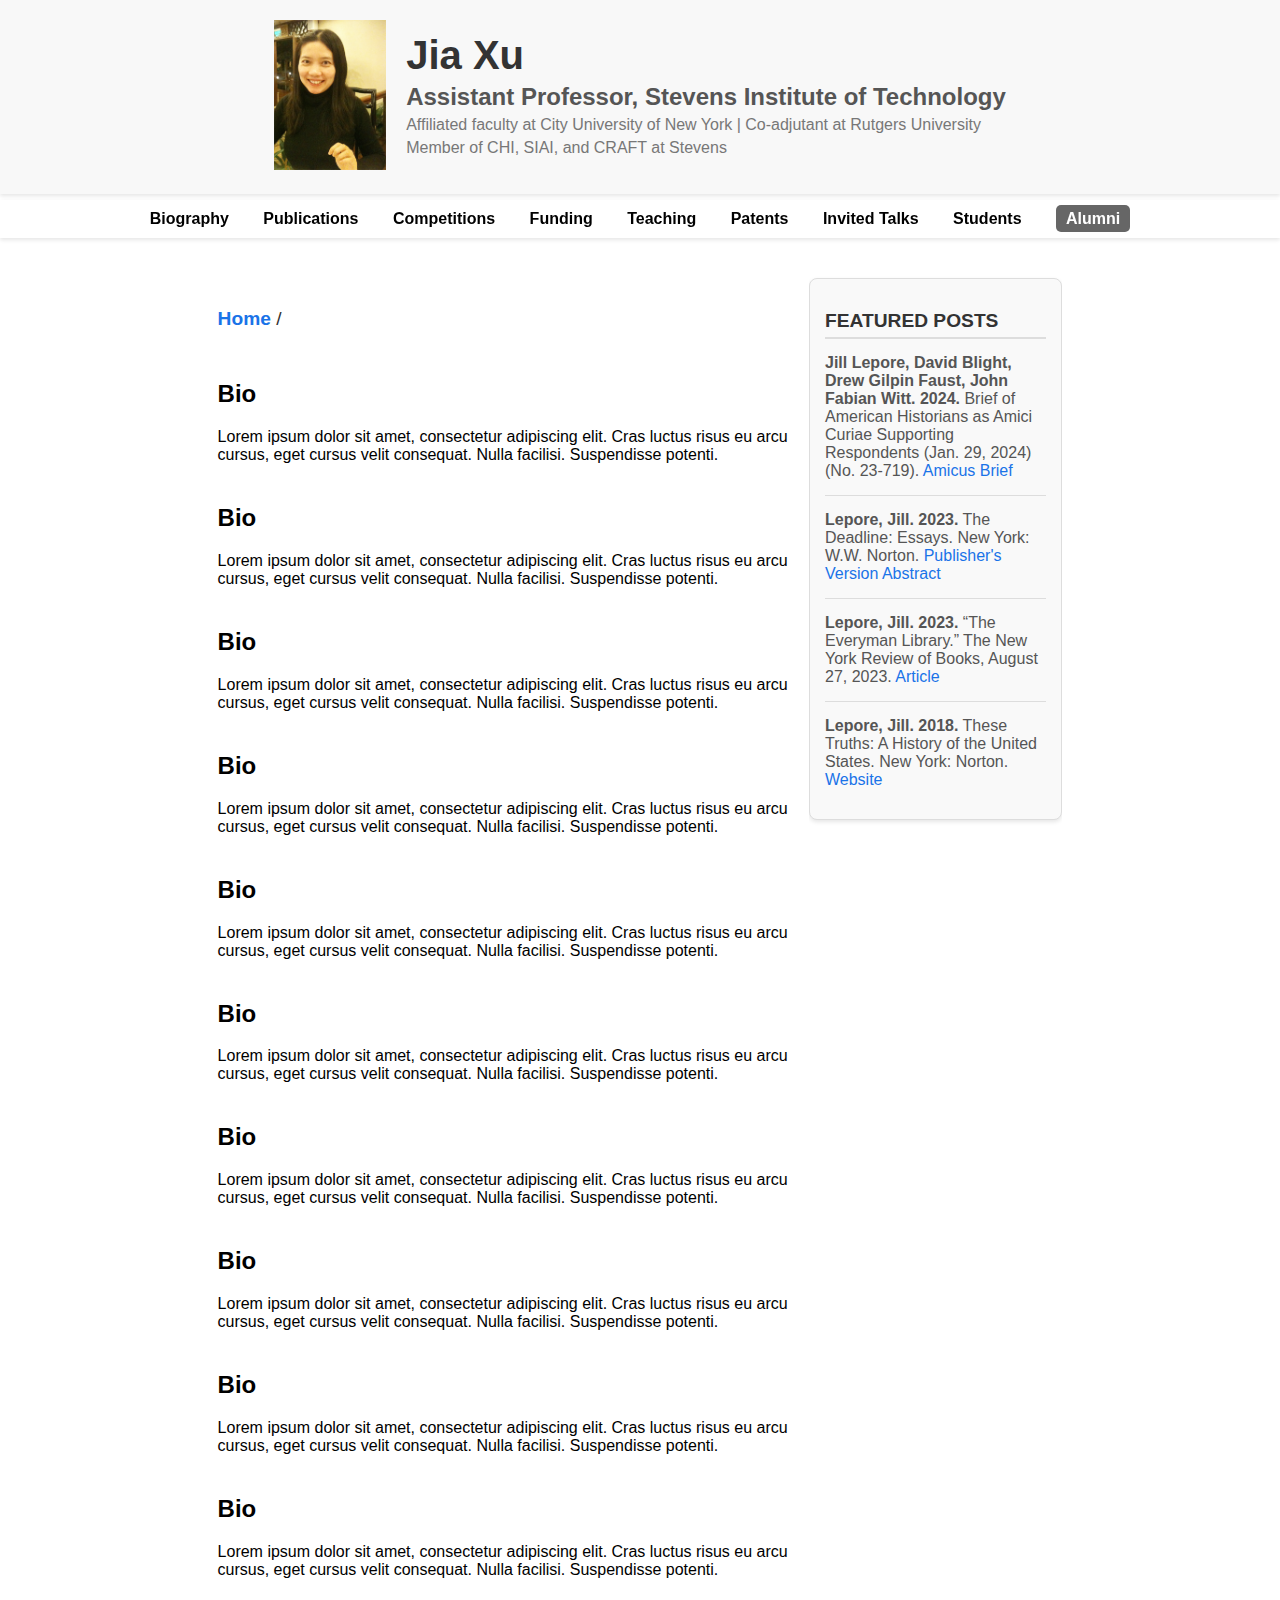
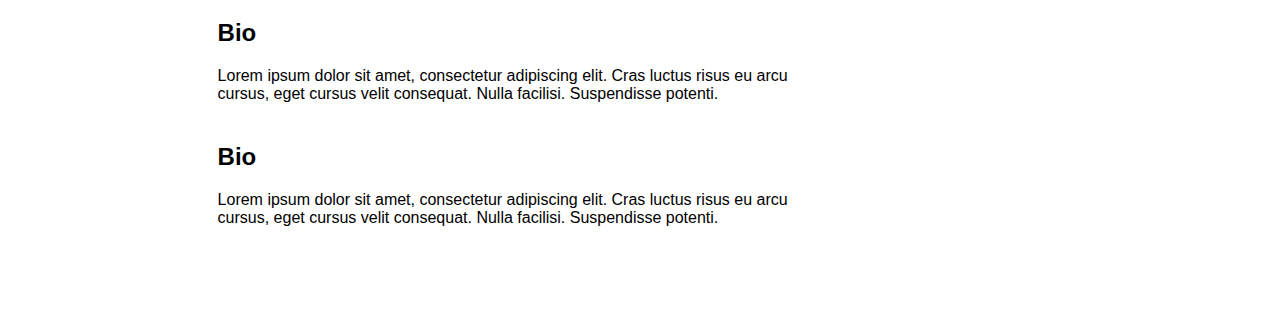
==== alumni.html @ bad91729 "initial commit" ====
<!DOCTYPE html>
<html lang="en">
<head>
    <meta charset="UTF-8">
    <meta name="viewport" content="width=device-width, initial-scale=1.0">
    <title>Alumni</title>
    <link rel="stylesheet" href="styles.css">
</head>
<body>
    <iframe src="header.html" style="width: 100%; border: none;"></iframe>

    <nav>
        <ul>
            <li><a href="biography.html">Biography</a></li>
            <li><a href="publications.html">Publications</a></li>
            <li><a href="competitions.html">Competitions</a></li>
            <li><a href="funding.html">Funding</a></li>
            <li><a href="teaching.html">Teaching</a></li>
            <li><a href="patents.html">Patents</a></li>
            <li><a href="invited_talks.html">Invited Talks</a></li>
            <li><a href="students.html">Students</a></li>
            <li><a href="alumni.html" class="active">Alumni</a></li>
        </ul>
    </nav>

    <main>
        <div class="content-container">
            <section id="alumni_info">
                <div class="breadcrumb">
                    <a href="index.html" class="home-link">Home</a> /
                </div>
                
                <section id="bio">
                    <h2>Bio</h2>
                    <p>Lorem ipsum dolor sit amet, consectetur adipiscing elit. Cras luctus risus eu arcu cursus, eget cursus velit consequat. Nulla facilisi. Suspendisse potenti.</p>
                </section>
                <section id="bio">
                    <h2>Bio</h2>
                    <p>Lorem ipsum dolor sit amet, consectetur adipiscing elit. Cras luctus risus eu arcu cursus, eget cursus velit consequat. Nulla facilisi. Suspendisse potenti.</p>
                </section>
                <section id="bio">
                    <h2>Bio</h2>
                    <p>Lorem ipsum dolor sit amet, consectetur adipiscing elit. Cras luctus risus eu arcu cursus, eget cursus velit consequat. Nulla facilisi. Suspendisse potenti.</p>
                </section>
                <section id="bio">
                    <h2>Bio</h2>
                    <p>Lorem ipsum dolor sit amet, consectetur adipiscing elit. Cras luctus risus eu arcu cursus, eget cursus velit consequat. Nulla facilisi. Suspendisse potenti.</p>
                </section>
                <section id="bio">
                    <h2>Bio</h2>
                    <p>Lorem ipsum dolor sit amet, consectetur adipiscing elit. Cras luctus risus eu arcu cursus, eget cursus velit consequat. Nulla facilisi. Suspendisse potenti.</p>
                </section>
                <section id="bio">
                    <h2>Bio</h2>
                    <p>Lorem ipsum dolor sit amet, consectetur adipiscing elit. Cras luctus risus eu arcu cursus, eget cursus velit consequat. Nulla facilisi. Suspendisse potenti.</p>
                </section>
                <section id="bio">
                    <h2>Bio</h2>
                    <p>Lorem ipsum dolor sit amet, consectetur adipiscing elit. Cras luctus risus eu arcu cursus, eget cursus velit consequat. Nulla facilisi. Suspendisse potenti.</p>
                </section>
                <section id="bio">
                    <h2>Bio</h2>
                    <p>Lorem ipsum dolor sit amet, consectetur adipiscing elit. Cras luctus risus eu arcu cursus, eget cursus velit consequat. Nulla facilisi. Suspendisse potenti.</p>
                </section>
                <section id="bio">
                    <h2>Bio</h2>
                    <p>Lorem ipsum dolor sit amet, consectetur adipiscing elit. Cras luctus risus eu arcu cursus, eget cursus velit consequat. Nulla facilisi. Suspendisse potenti.</p>
                </section>
                <section id="bio">
                    <h2>Bio</h2>
                    <p>Lorem ipsum dolor sit amet, consectetur adipiscing elit. Cras luctus risus eu arcu cursus, eget cursus velit consequat. Nulla facilisi. Suspendisse potenti.</p>
                </section>
                <section id="bio">
                    <h2>Bio</h2>
                    <p>Lorem ipsum dolor sit amet, consectetur adipiscing elit. Cras luctus risus eu arcu cursus, eget cursus velit consequat. Nulla facilisi. Suspendisse potenti.</p>
                </section>
                <section id="bio">
                    <h2>Bio</h2>
                    <p>Lorem ipsum dolor sit amet, consectetur adipiscing elit. Cras luctus risus eu arcu cursus, eget cursus velit consequat. Nulla facilisi. Suspendisse potenti.</p>
                </section>
            </section>
            <aside class="featured-container">
                <iframe src="featured_posts.html" style="width: 100%; border: none; height: 100%;"></iframe>
            </aside>
        </div>
    </main>
</body>
</html>
---- styles.css ----
body {
    font-family: Arial, sans-serif;
    margin: 0;
    padding: 0;
    background-color: #ffffff;
    color: #000000;
}

iframe {
    display: block;
    width: 100%;
    height: 200px; /* Adjust height as needed */
    border: none;
}

header {
    background-color: #f8f8f8;
    padding: 20px;
    text-align: center;
    box-shadow: 0 2px 4px rgba(0,0,0,0.1);
    display: flex;
    align-items: center;
    justify-content: center;
}

.header-content {
    display: flex;
    align-items: center;
}

.header-content img.logo {
    height: 150px; /* Increased size */
    margin-right: 20px;
}

.text-content {
    text-align: left;
}

.header-content h1 {
    margin: 0;
    font-size: 2.5em; /* Big font for name */
    color: #333333; /* Slightly grey */
}

.header-content h2 {
    margin: 5px 0;
    font-size: 1.5em; /* Smaller font for second line */
    color: #555555; /* Slightly grey */
}

.header-content p {
    margin: 5px 0;
    font-size: 1em; /* Regular font size */
    color: #777777; /* Slightly grey */
}

.breadcrumb {
    padding: 10px 0;
    font-size: 1.2em;
    color: #333333;
}

.breadcrumb a.home-link {
    color: #1a73e8;
    text-decoration: none;
    font-weight: bold;
}

.breadcrumb a.home-link:hover {
    text-decoration: underline;
}

.home-link {
    text-decoration: none;
    color: inherit;
}

.home-link:hover {
    text-decoration: none;
    color: inherit;
}

nav ul li a {
    text-decoration: none;
    color: #000000;
    font-weight: bold;
}

nav ul li a.active {
    background-color: #666666;
    color: #ffffff;
    padding: 5px 10px;
    border-radius: 5px;
}

nav ul li a:hover {
    background-color: #cccccc; /* Highlight color */
    color: #000000; /* Text color on hover */
    padding: 5px 5px;
    border-radius: 5px;
}

nav {
    position: sticky;
    top: 0;
    width: 100%;
    background-color: #ffffff;
    box-shadow: 0 2px 4px rgba(0,0,0,0.1);
    z-index: 1000;
}

nav ul {
    list-style: none;
    margin: 0;
    padding: 10px 0;
    text-align: center;
}

nav ul li {
    display: inline;
    margin: 0 15px;
}

main {
    padding: 20px 17%;
}

section {
    margin: 40px 0;
}

/* Styles for news and announcements */
#news, #announcements {
    margin-top: 40px;
}

.news-item, .announcement-item {
    display: flex;
    justify-content: space-between;
    padding: 10px;
    background-color: #f8f8f8;
    border-radius: 5px;
    margin-bottom: 10px;
}

#news h2, #announcements h2 {
    text-transform: uppercase;
    color: #333;
}

#about {
    margin-top: 40px;
    font-size: 1.1em;
    color: #555;
}



/* Two-column layout */
.content-container {
    display: flex;
    flex-direction: row;
    justify-content: space-between;
}

.content-container > section {
    flex: 1;
    padding-right: 20px;
}

.featured-container {
    width: 30%; /* Default width */
    /* min-height: 600px; */
}

.featured-posts {
    border: 1px solid #ddd;
    padding: 15px;
    background-color: #f9f9f9;
    border-radius: 8px;
    margin-top: 20px;
    box-shadow: 0 2px 4px rgba(0,0,0,0.1);
}

.featured-posts h2 {
    text-transform: uppercase;
    font-size: 1.2em;
    color: #333;
    margin-bottom: 15px;
    border-bottom: 2px solid #ddd;
    padding-bottom: 5px;
}

.featured-posts .post {
    margin-bottom: 15px;
}

.featured-posts .post p {
    margin: 0;
    font-size: 1em;
    color: #555;
}

.featured-posts .post a {
    color: #1a73e8;
    text-decoration: none;
}

.featured-posts .post a:hover {
    text-decoration: underline;
}

.featured-posts hr {
    border: 0;
    border-top: 1px solid #ddd;
    margin: 15px 0;
}
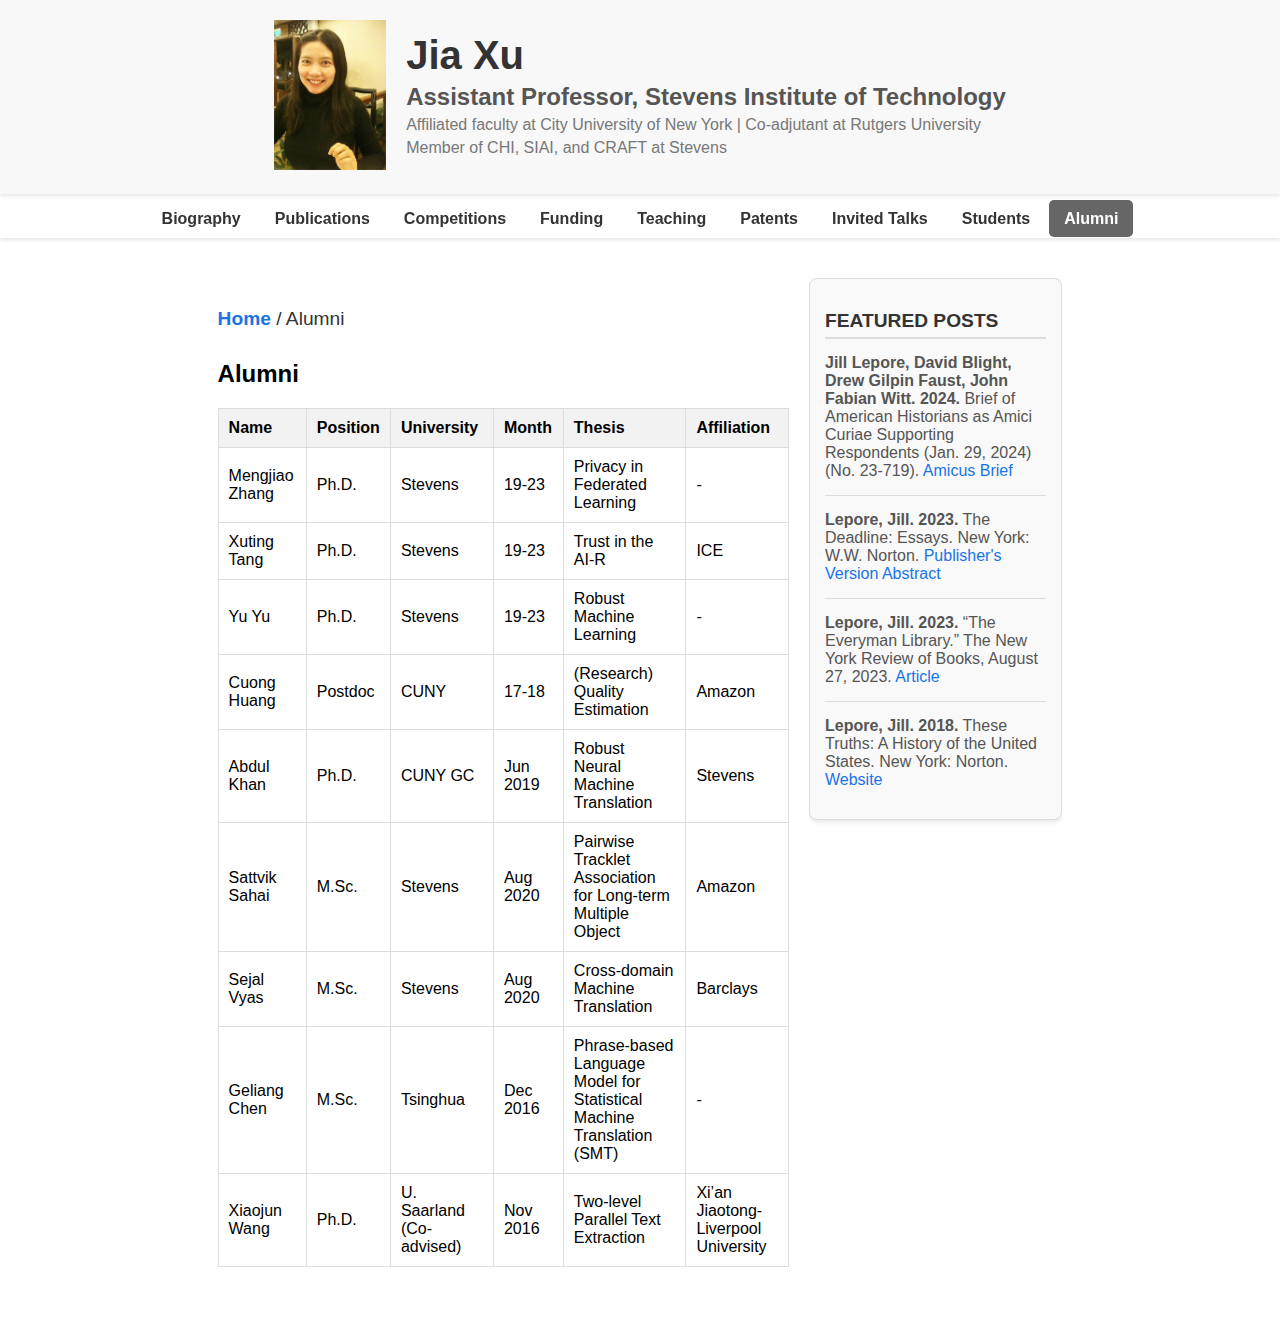
==== commit 33525854: "commit 2" ====
--- a/alumni.html
+++ b/alumni.html
@@ -1,4 +1,3 @@
-
 <!DOCTYPE html>
 <html lang="en">
 <head>
@@ -9,7 +8,6 @@
 </head>
 <body>
     <iframe src="header.html" style="width: 100%; border: none;"></iframe>
-
     <nav>
         <ul>
             <li><a href="biography.html">Biography</a></li>
@@ -23,62 +21,99 @@
             <li><a href="alumni.html" class="active">Alumni</a></li>
         </ul>
     </nav>
-
     <main>
         <div class="content-container">
             <section id="alumni_info">
                 <div class="breadcrumb">
-                    <a href="index.html" class="home-link">Home</a> /
+                    <a href="index.html" class="home-link">Home</a> / Alumni
                 </div>
-                
-                <section id="bio">
-                    <h2>Bio</h2>
-                    <p>Lorem ipsum dolor sit amet, consectetur adipiscing elit. Cras luctus risus eu arcu cursus, eget cursus velit consequat. Nulla facilisi. Suspendisse potenti.</p>
-                </section>
-                <section id="bio">
-                    <h2>Bio</h2>
-                    <p>Lorem ipsum dolor sit amet, consectetur adipiscing elit. Cras luctus risus eu arcu cursus, eget cursus velit consequat. Nulla facilisi. Suspendisse potenti.</p>
-                </section>
-                <section id="bio">
-                    <h2>Bio</h2>
-                    <p>Lorem ipsum dolor sit amet, consectetur adipiscing elit. Cras luctus risus eu arcu cursus, eget cursus velit consequat. Nulla facilisi. Suspendisse potenti.</p>
-                </section>
-                <section id="bio">
-                    <h2>Bio</h2>
-                    <p>Lorem ipsum dolor sit amet, consectetur adipiscing elit. Cras luctus risus eu arcu cursus, eget cursus velit consequat. Nulla facilisi. Suspendisse potenti.</p>
-                </section>
-                <section id="bio">
-                    <h2>Bio</h2>
-                    <p>Lorem ipsum dolor sit amet, consectetur adipiscing elit. Cras luctus risus eu arcu cursus, eget cursus velit consequat. Nulla facilisi. Suspendisse potenti.</p>
-                </section>
-                <section id="bio">
-                    <h2>Bio</h2>
-                    <p>Lorem ipsum dolor sit amet, consectetur adipiscing elit. Cras luctus risus eu arcu cursus, eget cursus velit consequat. Nulla facilisi. Suspendisse potenti.</p>
-                </section>
-                <section id="bio">
-                    <h2>Bio</h2>
-                    <p>Lorem ipsum dolor sit amet, consectetur adipiscing elit. Cras luctus risus eu arcu cursus, eget cursus velit consequat. Nulla facilisi. Suspendisse potenti.</p>
-                </section>
-                <section id="bio">
-                    <h2>Bio</h2>
-                    <p>Lorem ipsum dolor sit amet, consectetur adipiscing elit. Cras luctus risus eu arcu cursus, eget cursus velit consequat. Nulla facilisi. Suspendisse potenti.</p>
-                </section>
-                <section id="bio">
-                    <h2>Bio</h2>
-                    <p>Lorem ipsum dolor sit amet, consectetur adipiscing elit. Cras luctus risus eu arcu cursus, eget cursus velit consequat. Nulla facilisi. Suspendisse potenti.</p>
-                </section>
-                <section id="bio">
-                    <h2>Bio</h2>
-                    <p>Lorem ipsum dolor sit amet, consectetur adipiscing elit. Cras luctus risus eu arcu cursus, eget cursus velit consequat. Nulla facilisi. Suspendisse potenti.</p>
-                </section>
-                <section id="bio">
-                    <h2>Bio</h2>
-                    <p>Lorem ipsum dolor sit amet, consectetur adipiscing elit. Cras luctus risus eu arcu cursus, eget cursus velit consequat. Nulla facilisi. Suspendisse potenti.</p>
-                </section>
-                <section id="bio">
-                    <h2>Bio</h2>
-                    <p>Lorem ipsum dolor sit amet, consectetur adipiscing elit. Cras luctus risus eu arcu cursus, eget cursus velit consequat. Nulla facilisi. Suspendisse potenti.</p>
-                </section>
+                <h2>Alumni</h2>
+                <table class="alumni-table">
+                    <thead>
+                        <tr>
+                            <th>Name</th>
+                            <th>Position</th>
+                            <th>University</th>
+                            <th>Month</th>
+                            <th>Thesis</th>
+                            <th>Affiliation</th>
+                        </tr>
+                    </thead>
+                    <tbody>
+                        <tr>
+                            <td>Mengjiao Zhang</td>
+                            <td>Ph.D.</td>
+                            <td>Stevens</td>
+                            <td>19-23</td>
+                            <td>Privacy in Federated Learning</td>
+                            <td>-</td>
+                        </tr>
+                        <tr>
+                            <td>Xuting Tang</td>
+                            <td>Ph.D.</td>
+                            <td>Stevens</td>
+                            <td>19-23</td>
+                            <td>Trust in the AI-R</td>
+                            <td>ICE</td>
+                        </tr>
+                        <tr>
+                            <td>Yu Yu</td>
+                            <td>Ph.D.</td>
+                            <td>Stevens</td>
+                            <td>19-23</td>
+                            <td>Robust Machine Learning</td>
+                            <td>-</td>
+                        </tr>
+                        <tr>
+                            <td>Cuong Huang</td>
+                            <td>Postdoc</td>
+                            <td>CUNY</td>
+                            <td>17-18</td>
+                            <td>(Research) Quality Estimation</td>
+                            <td>Amazon</td>
+                        </tr>
+                        <tr>
+                            <td>Abdul Khan</td>
+                            <td>Ph.D.</td>
+                            <td>CUNY GC</td>
+                            <td>Jun 2019</td>
+                            <td>Robust Neural Machine Translation</td>
+                            <td>Stevens</td>
+                        </tr>
+                        <tr>
+                            <td>Sattvik Sahai</td>
+                            <td>M.Sc.</td>
+                            <td>Stevens</td>
+                            <td>Aug 2020</td>
+                            <td>Pairwise Tracklet Association for Long-term Multiple Object</td>
+                            <td>Amazon</td>
+                        </tr>
+                        <tr>
+                            <td>Sejal Vyas</td>
+                            <td>M.Sc.</td>
+                            <td>Stevens</td>
+                            <td>Aug 2020</td>
+                            <td>Cross-domain Machine Translation</td>
+                            <td>Barclays</td>
+                        </tr>
+                        <tr>
+                            <td>Geliang Chen</td>
+                            <td>M.Sc.</td>
+                            <td>Tsinghua</td>
+                            <td>Dec 2016</td>
+                            <td>Phrase-based Language Model for Statistical Machine Translation (SMT)</td>
+                            <td>-</td>
+                        </tr>
+                        <tr>
+                            <td>Xiaojun Wang</td>
+                            <td>Ph.D.</td>
+                            <td>U. Saarland (Co-advised)</td>
+                            <td>Nov 2016</td>
+                            <td>Two-level Parallel Text Extraction</td>
+                            <td>Xi’an Jiaotong-Liverpool University</td>
+                        </tr>
+                    </tbody>
+                </table>
             </section>
             <aside class="featured-container">
                 <iframe src="featured_posts.html" style="width: 100%; border: none; height: 100%;"></iframe>
--- a/styles.css
+++ b/styles.css
@@ -81,45 +81,48 @@
     color: inherit;
 }
 
+/* Navigation bar styling */
+nav {
+    position: sticky;
+    top: 0;
+    width: 100%;
+    background-color: #ffffff;
+    box-shadow: 0 2px 4px rgba(0, 0, 0, 0.1);
+    z-index: 1000;
+    padding: 10px 0;
+}
+
+nav ul {
+    list-style: none;
+    margin: 0;
+    padding: 0;
+    display: flex;
+    justify-content: center;
+    align-items: center;
+    flex-wrap: wrap; /* Ensure items wrap on smaller screens */
+}
+
+nav ul li {
+    margin: 0 2px; /* Closer spacing */
+}
+
 nav ul li a {
     text-decoration: none;
-    color: #000000;
-    font-weight: bold;
+    color: #333333;
+    font-weight: bold;
+    padding: 10px 15px;
+    border-radius: 5px;
+    transition: background-color 0.3s ease, color 0.3s ease;
 }
 
 nav ul li a.active {
     background-color: #666666;
     color: #ffffff;
-    padding: 5px 10px;
-    border-radius: 5px;
 }
 
 nav ul li a:hover {
     background-color: #cccccc; /* Highlight color */
     color: #000000; /* Text color on hover */
-    padding: 5px 5px;
-    border-radius: 5px;
-}
-
-nav {
-    position: sticky;
-    top: 0;
-    width: 100%;
-    background-color: #ffffff;
-    box-shadow: 0 2px 4px rgba(0,0,0,0.1);
-    z-index: 1000;
-}
-
-nav ul {
-    list-style: none;
-    margin: 0;
-    padding: 10px 0;
-    text-align: center;
-}
-
-nav ul li {
-    display: inline;
-    margin: 0 15px;
 }
 
 main {
@@ -216,3 +219,201 @@
     border-top: 1px solid #ddd;
     margin: 15px 0;
 }
+
+
+/* Publications list styling */
+.publications-list {
+    list-style: none;
+    padding: 0;
+}
+
+.publications-list li {
+    margin-bottom: 20px;
+}
+
+.publications-list li a {
+    color: #d68b45;
+    font-weight: bold;
+    text-decoration: none;
+    font-size: 1.2em;
+}
+
+.publications-list li a:hover {
+    text-decoration: underline;
+}
+
+.publications-list p {
+    margin: 5px 0;
+    color: #555;
+}
+
+/* Competitions table styling */
+.competitions-table {
+    width: 100%;
+    border-collapse: collapse;
+    margin-top: 20px;
+}
+
+.competitions-table th,
+.competitions-table td {
+    border: 1px solid #ddd;
+    padding: 10px;
+    text-align: left;
+}
+
+.competitions-table th {
+    background-color: #f2f2f2;
+    font-weight: bold;
+}
+
+.competitions-table td a {
+    color: #d68b45;
+    font-weight: bold;
+    text-decoration: none;
+}
+
+.competitions-table td a:hover {
+    text-decoration: underline;
+}
+
+/* Funding table styling */
+.funding-table {
+    width: 100%;
+    border-collapse: collapse;
+    margin-top: 20px;
+}
+
+.funding-table th,
+.funding-table td {
+    border: 1px solid #ddd;
+    padding: 10px;
+    text-align: left;
+}
+
+.funding-table th {
+    background-color: #f2f2f2;
+    font-weight: bold;
+}
+
+.funding-table td a {
+    color: #d68b45;
+    font-weight: bold;
+    text-decoration: none;
+}
+
+.funding-table td a:hover {
+    text-decoration: underline;
+}
+
+/* Courses list styling */
+.courses-list {
+    list-style: none;
+    padding: 0;
+}
+
+.courses-list li {
+    margin-bottom: 20px;
+}
+
+.courses-list li a {
+    color: #d68b45;
+    font-weight: bold;
+    text-decoration: none;
+    font-size: 1.2em;
+}
+
+.courses-list li a:hover {
+    text-decoration: underline;
+}
+
+.courses-list p {
+    margin: 5px 0;
+    color: #555;
+}
+
+
+/* Patents list styling */
+.patents-list {
+    list-style: none;
+    padding: 0;
+}
+
+.patents-list li {
+    margin-bottom: 20px;
+}
+
+.patents-list li a {
+    color: #d68b45;
+    font-weight: bold;
+    text-decoration: none;
+    font-size: 1.2em;
+}
+
+.patents-list li a:hover {
+    text-decoration: underline;
+}
+
+.patents-list p {
+    margin: 5px 0;
+    color: #555;
+}
+
+
+/* Invited talks table styling */
+.invited-talks-table {
+    width: 100%;
+    border-collapse: collapse;
+    margin-top: 20px;
+}
+
+.invited-talks-table th,
+.invited-talks-table td {
+    border: 1px solid #ddd;
+    padding: 10px;
+    text-align: left;
+}
+
+.invited-talks-table th {
+    background-color: #f2f2f2;
+    font-weight: bold;
+}
+
+
+/* Students table styling */
+.students-table {
+    width: 100%;
+    border-collapse: collapse;
+    margin-top: 20px;
+}
+
+.students-table th,
+.students-table td {
+    border: 1px solid #ddd;
+    padding: 10px;
+    text-align: left;
+}
+
+.students-table th {
+    background-color: #f2f2f2;
+    font-weight: bold;
+}
+
+
+/* Alumni table styling */
+.alumni-table {
+    width: 100%;
+    border-collapse: collapse;
+    margin-top: 20px;
+}
+
+.alumni-table th,
+.alumni-table td {
+    border: 1px solid #ddd;
+    padding: 10px;
+    text-align: left;
+}
+
+.alumni-table th {
+    background-color: #f2f2f2;
+    font-weight: bold;
+}
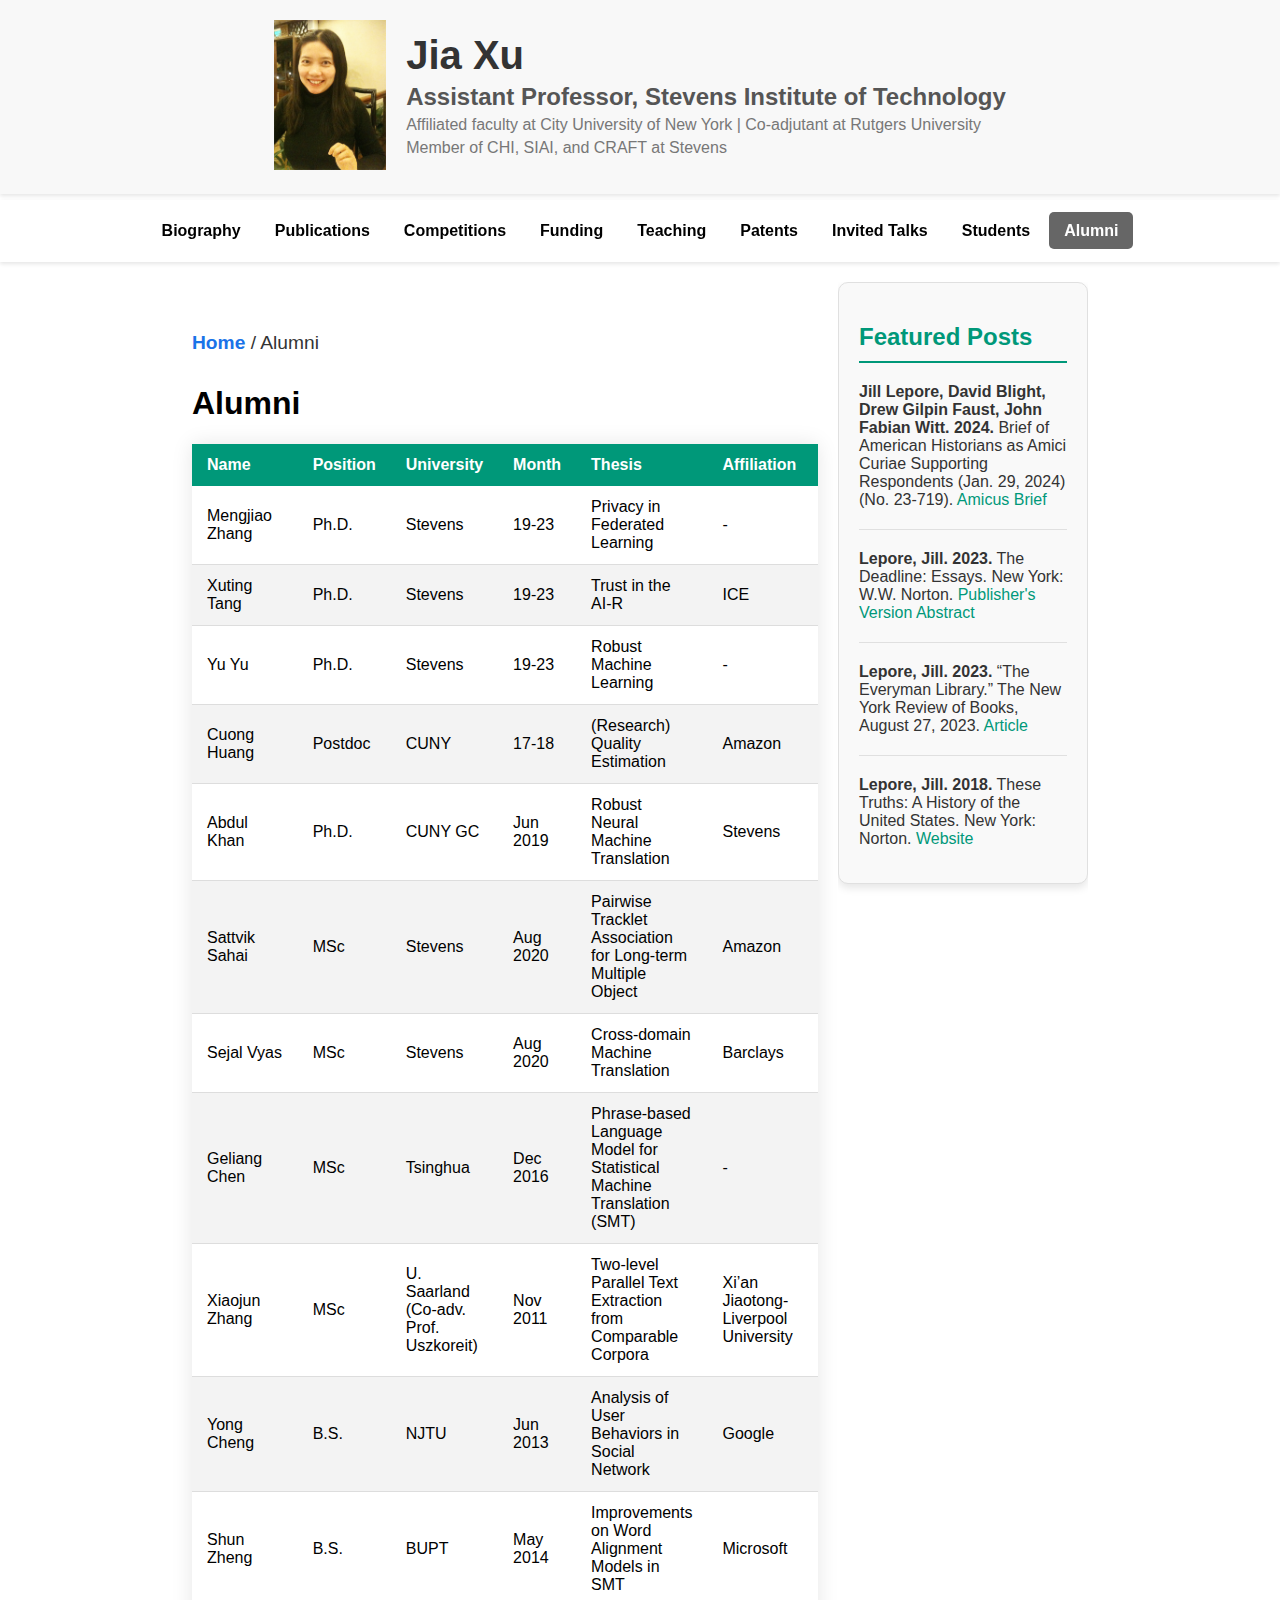
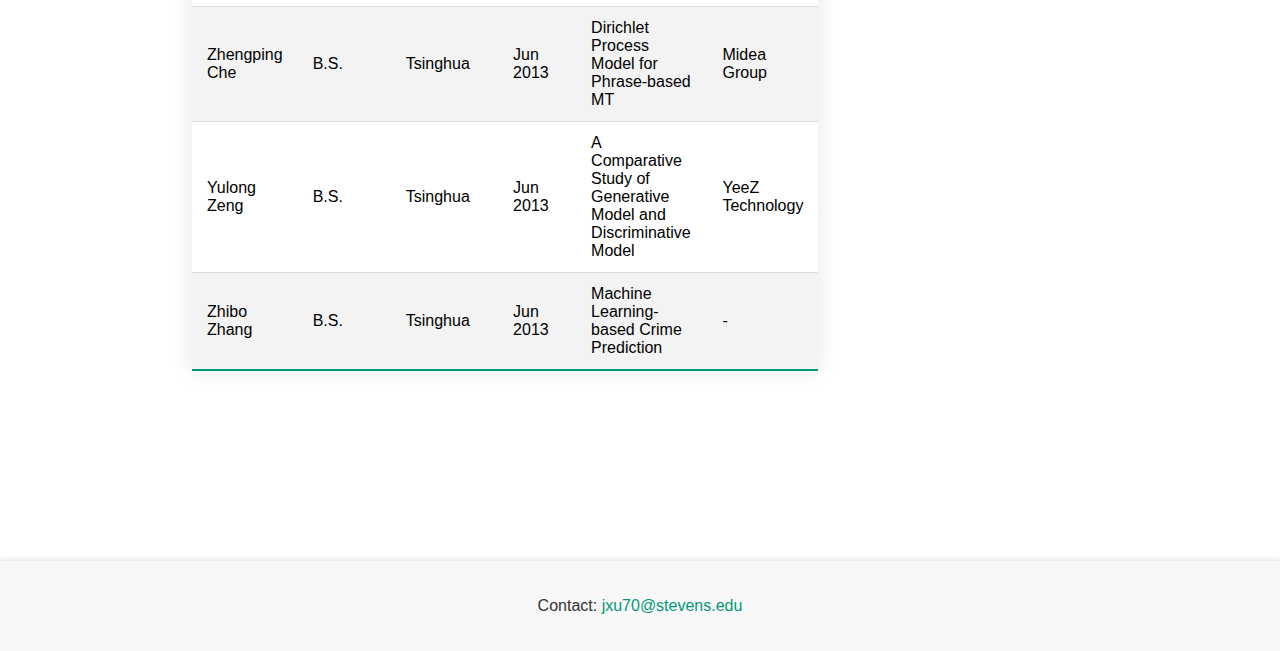
==== commit 3f737c63: "done" ====
--- a/alumni.html
+++ b/alumni.html
@@ -1,13 +1,16 @@
 <!DOCTYPE html>
 <html lang="en">
+
 <head>
     <meta charset="UTF-8">
     <meta name="viewport" content="width=device-width, initial-scale=1.0">
+    <link rel="stylesheet" href="styles.css">
     <title>Alumni</title>
-    <link rel="stylesheet" href="styles.css">
 </head>
+
 <body>
-    <iframe src="header.html" style="width: 100%; border: none;"></iframe>
+    <iframe src="header.html" style="width: 100%; border: none; height: 200px;"></iframe>
+
     <nav>
         <ul>
             <li><a href="biography.html">Biography</a></li>
@@ -21,104 +24,149 @@
             <li><a href="alumni.html" class="active">Alumni</a></li>
         </ul>
     </nav>
+
     <main>
         <div class="content-container">
             <section id="alumni_info">
                 <div class="breadcrumb">
                     <a href="index.html" class="home-link">Home</a> / Alumni
                 </div>
-                <h2>Alumni</h2>
-                <table class="alumni-table">
-                    <thead>
-                        <tr>
-                            <th>Name</th>
-                            <th>Position</th>
-                            <th>University</th>
-                            <th>Month</th>
-                            <th>Thesis</th>
-                            <th>Affiliation</th>
-                        </tr>
-                    </thead>
-                    <tbody>
-                        <tr>
-                            <td>Mengjiao Zhang</td>
-                            <td>Ph.D.</td>
-                            <td>Stevens</td>
-                            <td>19-23</td>
-                            <td>Privacy in Federated Learning</td>
-                            <td>-</td>
-                        </tr>
-                        <tr>
-                            <td>Xuting Tang</td>
-                            <td>Ph.D.</td>
-                            <td>Stevens</td>
-                            <td>19-23</td>
-                            <td>Trust in the AI-R</td>
-                            <td>ICE</td>
-                        </tr>
-                        <tr>
-                            <td>Yu Yu</td>
-                            <td>Ph.D.</td>
-                            <td>Stevens</td>
-                            <td>19-23</td>
-                            <td>Robust Machine Learning</td>
-                            <td>-</td>
-                        </tr>
-                        <tr>
-                            <td>Cuong Huang</td>
-                            <td>Postdoc</td>
-                            <td>CUNY</td>
-                            <td>17-18</td>
-                            <td>(Research) Quality Estimation</td>
-                            <td>Amazon</td>
-                        </tr>
-                        <tr>
-                            <td>Abdul Khan</td>
-                            <td>Ph.D.</td>
-                            <td>CUNY GC</td>
-                            <td>Jun 2019</td>
-                            <td>Robust Neural Machine Translation</td>
-                            <td>Stevens</td>
-                        </tr>
-                        <tr>
-                            <td>Sattvik Sahai</td>
-                            <td>M.Sc.</td>
-                            <td>Stevens</td>
-                            <td>Aug 2020</td>
-                            <td>Pairwise Tracklet Association for Long-term Multiple Object</td>
-                            <td>Amazon</td>
-                        </tr>
-                        <tr>
-                            <td>Sejal Vyas</td>
-                            <td>M.Sc.</td>
-                            <td>Stevens</td>
-                            <td>Aug 2020</td>
-                            <td>Cross-domain Machine Translation</td>
-                            <td>Barclays</td>
-                        </tr>
-                        <tr>
-                            <td>Geliang Chen</td>
-                            <td>M.Sc.</td>
-                            <td>Tsinghua</td>
-                            <td>Dec 2016</td>
-                            <td>Phrase-based Language Model for Statistical Machine Translation (SMT)</td>
-                            <td>-</td>
-                        </tr>
-                        <tr>
-                            <td>Xiaojun Wang</td>
-                            <td>Ph.D.</td>
-                            <td>U. Saarland (Co-advised)</td>
-                            <td>Nov 2016</td>
-                            <td>Two-level Parallel Text Extraction</td>
-                            <td>Xi’an Jiaotong-Liverpool University</td>
-                        </tr>
-                    </tbody>
-                </table>
+                <h1>Alumni</h1>
+                <div class="table-responsive">
+                    <table class="table">
+                        <thead>
+                            <tr>
+                                <th>Name</th>
+                                <th>Position</th>
+                                <th>University</th>
+                                <th>Month</th>
+                                <th>Thesis</th>
+                                <th>Affiliation</th>
+                            </tr>
+                        </thead>
+                        <tbody>
+                            <tr>
+                                <td>Mengjiao Zhang</td>
+                                <td>Ph.D.</td>
+                                <td>Stevens</td>
+                                <td>19-23</td>
+                                <td>Privacy in Federated Learning</td>
+                                <td>-</td>
+                            </tr>
+                            <tr>
+                                <td>Xuting Tang</td>
+                                <td>Ph.D.</td>
+                                <td>Stevens</td>
+                                <td>19-23</td>
+                                <td>Trust in the AI-R</td>
+                                <td>ICE</td>
+                            </tr>
+                            <tr>
+                                <td>Yu Yu</td>
+                                <td>Ph.D.</td>
+                                <td>Stevens</td>
+                                <td>19-23</td>
+                                <td>Robust Machine Learning</td>
+                                <td>-</td>
+                            </tr>
+                            <tr>
+                                <td>Cuong Huang</td>
+                                <td>Postdoc</td>
+                                <td>CUNY</td>
+                                <td>17-18</td>
+                                <td>(Research) Quality Estimation</td>
+                                <td>Amazon</td>
+                            </tr>
+                            <tr>
+                                <td>Abdul Khan</td>
+                                <td>Ph.D.</td>
+                                <td>CUNY GC</td>
+                                <td>Jun 2019</td>
+                                <td>Robust Neural Machine Translation</td>
+                                <td>Stevens</td>
+                            </tr>
+                            <tr>
+                                <td>Sattvik Sahai</td>
+                                <td>MSc</td>
+                                <td>Stevens</td>
+                                <td>Aug 2020</td>
+                                <td>Pairwise Tracklet Association for Long-term Multiple Object</td>
+                                <td>Amazon</td>
+                            </tr>
+                            <tr>
+                                <td>Sejal Vyas</td>
+                                <td>MSc</td>
+                                <td>Stevens</td>
+                                <td>Aug 2020</td>
+                                <td>Cross-domain Machine Translation</td>
+                                <td>Barclays</td>
+                            </tr>
+                            <tr>
+                                <td>Geliang Chen</td>
+                                <td>MSc</td>
+                                <td>Tsinghua</td>
+                                <td>Dec 2016</td>
+                                <td>Phrase-based Language Model for Statistical Machine Translation (SMT)</td>
+                                <td>-</td>
+                            </tr>
+                            <tr>
+                                <td>Xiaojun Zhang</td>
+                                <td>MSc</td>
+                                <td>U. Saarland (Co-adv. Prof. Uszkoreit)</td>
+                                <td>Nov 2011</td>
+                                <td>Two-level Parallel Text Extraction from Comparable Corpora</td>
+                                <td>Xi’an Jiaotong-Liverpool University</td>
+                            </tr>
+                            <tr>
+                                <td>Yong Cheng</td>
+                                <td>B.S.</td>
+                                <td>NJTU</td>
+                                <td>Jun 2013</td>
+                                <td>Analysis of User Behaviors in Social Network</td>
+                                <td>Google</td>
+                            </tr>
+                            <tr>
+                                <td>Shun Zheng</td>
+                                <td>B.S.</td>
+                                <td>BUPT</td>
+                                <td>May 2014</td>
+                                <td>Improvements on Word Alignment Models in SMT</td>
+                                <td>Microsoft</td>
+                            </tr>
+                            <tr>
+                                <td>Zhengping Che</td>
+                                <td>B.S.</td>
+                                <td>Tsinghua</td>
+                                <td>Jun 2013</td>
+                                <td>Dirichlet Process Model for Phrase-based MT</td>
+                                <td>Midea Group</td>
+                            </tr>
+                            <tr>
+                                <td>Yulong Zeng</td>
+                                <td>B.S.</td>
+                                <td>Tsinghua</td>
+                                <td>Jun 2013</td>
+                                <td>A Comparative Study of Generative Model and Discriminative Model</td>
+                                <td>YeeZ Technology</td>
+                            </tr>
+                            <tr>
+                                <td>Zhibo Zhang</td>
+                                <td>B.S.</td>
+                                <td>Tsinghua</td>
+                                <td>Jun 2013</td>
+                                <td>Machine Learning-based Crime Prediction</td>
+                                <td>-</td>
+                            </tr>
+                        </tbody>
+                    </table>
+                </div>
             </section>
             <aside class="featured-container">
                 <iframe src="featured_posts.html" style="width: 100%; border: none; height: 100%;"></iframe>
             </aside>
         </div>
     </main>
+    <iframe src="footer.html" style="width: 100%; border: none;"></iframe>
 </body>
+
 </html>
--- a/styles.css
+++ b/styles.css
@@ -102,36 +102,62 @@
     flex-wrap: wrap; /* Ensure items wrap on smaller screens */
 }
 
+nav ul {
+    display: flex;
+    flex-wrap: wrap;
+    justify-content: center;
+    padding: 10px 0;
+    margin: 0;
+    list-style: none;
+}
+
 nav ul li {
-    margin: 0 2px; /* Closer spacing */
+    margin: 2px 2px;
 }
 
 nav ul li a {
     text-decoration: none;
-    color: #333333;
+    color: #000000;
     font-weight: bold;
     padding: 10px 15px;
-    border-radius: 5px;
-    transition: background-color 0.3s ease, color 0.3s ease;
-}
-
-nav ul li a.active {
+}
+
+nav ul li a.active, nav ul li a:hover {
     background-color: #666666;
     color: #ffffff;
-}
-
-nav ul li a:hover {
-    background-color: #cccccc; /* Highlight color */
-    color: #000000; /* Text color on hover */
-}
+    border-radius: 5px;
+}
+
 
 main {
-    padding: 20px 17%;
+    padding: 20px 15%;
 }
 
 section {
     margin: 40px 0;
 }
+
+/* News Table Styles */
+.news-table {
+    width: 100%;
+    border-collapse: collapse;
+    margin: 20px 0;
+}
+
+.news-table td {
+    padding: 10px;
+    border-bottom: 1px solid #dddddd;
+}
+
+.news-table a {
+    color: #009879;
+    text-decoration: none;
+}
+
+.news-table a:hover {
+    text-decoration: underline;
+}
+
 
 /* Styles for news and announcements */
 #news, #announcements {
@@ -155,7 +181,7 @@
 #about {
     margin-top: 40px;
     font-size: 1.1em;
-    color: #555;
+    color: #333;
 }
 
 
@@ -172,53 +198,49 @@
     padding-right: 20px;
 }
 
-.featured-container {
-    width: 30%; /* Default width */
-    /* min-height: 600px; */
-}
-
+/* Featured Posts Styles */
 .featured-posts {
-    border: 1px solid #ddd;
-    padding: 15px;
     background-color: #f9f9f9;
-    border-radius: 8px;
-    margin-top: 20px;
-    box-shadow: 0 2px 4px rgba(0,0,0,0.1);
+    padding: 20px;
+    border: 1px solid #e0e0e0;
+    border-radius: 10px;
+    box-shadow: 0 4px 8px rgba(0, 0, 0, 0.1);
 }
 
 .featured-posts h2 {
-    text-transform: uppercase;
-    font-size: 1.2em;
+    color: #009879;
+    margin-bottom: 20px;
+    font-size: 1.5em;
+    border-bottom: 2px solid #009879;
+    padding-bottom: 10px;
+}
+
+.post {
+    margin-bottom: 15px;
+}
+
+.post p {
+    font-size: 1em;
     color: #333;
-    margin-bottom: 15px;
-    border-bottom: 2px solid #ddd;
-    padding-bottom: 5px;
-}
-
-.featured-posts .post {
-    margin-bottom: 15px;
-}
-
-.featured-posts .post p {
     margin: 0;
-    font-size: 1em;
-    color: #555;
-}
-
-.featured-posts .post a {
-    color: #1a73e8;
-    text-decoration: none;
-}
-
-.featured-posts .post a:hover {
-    text-decoration: underline;
-}
-
-.featured-posts hr {
+}
+
+.post a {
+    color: #009879;
+    text-decoration: none;
+}
+
+.post a:hover {
+    text-decoration: underline;
+}
+
+hr {
     border: 0;
-    border-top: 1px solid #ddd;
-    margin: 15px 0;
-}
+    height: 1px;
+    background: #e0e0e0;
+    margin: 20px 0;
+}
+
 
 
 /* Publications list styling */
@@ -247,63 +269,79 @@
     color: #555;
 }
 
-/* Competitions table styling */
-.competitions-table {
+/* New styles for tables */
+.table {
     width: 100%;
     border-collapse: collapse;
-    margin-top: 20px;
-}
-
-.competitions-table th,
-.competitions-table td {
-    border: 1px solid #ddd;
-    padding: 10px;
+    margin: 20px 0;
+    font-size: 1em;
+    min-width: 400px;
+    box-shadow: 0 0 20px rgba(0, 0, 0, 0.1);
+}
+
+.table thead tr {
+    background-color: #009879;
+    color: #ffffff;
     text-align: left;
 }
 
-.competitions-table th {
-    background-color: #f2f2f2;
-    font-weight: bold;
-}
-
-.competitions-table td a {
-    color: #d68b45;
-    font-weight: bold;
-    text-decoration: none;
-}
-
-.competitions-table td a:hover {
-    text-decoration: underline;
-}
-
-/* Funding table styling */
+.table th,
+.table td {
+    padding: 12px 15px;
+}
+
+.table tbody tr {
+    border-bottom: 1px solid #dddddd;
+}
+
+.table tbody tr:nth-of-type(even) {
+    background-color: #f3f3f3;
+}
+
+.table tbody tr:last-of-type {
+    border-bottom: 2px solid #009879;
+}
+
+.table tbody tr:hover {
+    background-color: #f1f1f1;
+    cursor: pointer;
+}
+
+
+/* Funding Table Styling */
 .funding-table {
     width: 100%;
     border-collapse: collapse;
-    margin-top: 20px;
-}
-
-.funding-table th,
-.funding-table td {
-    border: 1px solid #ddd;
-    padding: 10px;
+    margin: 20px 0;
+    font-size: 18px;
     text-align: left;
 }
 
-.funding-table th {
-    background-color: #f2f2f2;
-    font-weight: bold;
-}
-
-.funding-table td a {
-    color: #d68b45;
-    font-weight: bold;
-    text-decoration: none;
-}
-
-.funding-table td a:hover {
-    text-decoration: underline;
-}
+.funding-table th, .funding-table td {
+    padding: 12px 15px;
+}
+
+.funding-table thead th {
+    background-color: #009879;;
+    color: #ffffff;
+}
+
+.funding-table tbody tr {
+    border-bottom: 1px solid #dddddd;
+}
+
+.funding-table tbody tr:nth-of-type(even) {
+    background-color: #f3f3f3;
+}
+
+.funding-table tbody tr:last-of-type {
+    border-bottom: 2px solid #009879;;
+}
+
+.funding-table tbody tr:hover {
+    background-color: #f1f1f1;
+}
+
 
 /* Courses list styling */
 .courses-list {
@@ -332,88 +370,195 @@
 }
 
 
-/* Patents list styling */
-.patents-list {
+/* New styles for patents.html */
+.patent-item {
+    border: 1px solid #ccc;
+    padding: 15px;
+    margin-bottom: 10px;
+    border-radius: 5px;
+    background-color: #f9f9f9;
+}
+
+.patent-item p {
+    margin: 5px 0;
+}
+
+.patent-item button {
+    background-color: #007bff;
+    color: white;
+    border: none;
+    padding: 10px 20px;
+    border-radius: 5px;
+    cursor: pointer;
+    font-size: 1em;
+}
+
+.patent-item button:hover {
+    background-color: #0056b3;
+}
+
+
+
+/* New styles for tables */
+.table {
+    width: 100%;
+    border-collapse: collapse;
+    margin: 20px 0;
+    font-size: 1em;
+    min-width: 400px;
+    box-shadow: 0 0 20px rgba(0, 0, 0, 0.1);
+}
+
+.table thead tr {
+    background-color: #009879;
+    color: #ffffff;
+    text-align: left;
+}
+
+.table th,
+.table td {
+    padding: 12px 15px;
+}
+
+.table tbody tr {
+    border-bottom: 1px solid #dddddd;
+}
+
+.table tbody tr:nth-of-type(even) {
+    background-color: #f3f3f3;
+}
+
+.table tbody tr:last-of-type {
+    border-bottom: 2px solid #009879;
+}
+
+.table tbody tr:hover {
+    background-color: #f1f1f1;
+    cursor: pointer;
+}
+
+
+
+
+/* New styles for students.html */
+.student-photo {
+    width: 80px;
+    height: 80px;
+    border-radius: 50%;
+    object-fit: cover;
+}
+
+.table {
+    width: 100%;
+    border-collapse: collapse;
+    margin: 20px 0;
+    font-size: 1em;
+    min-width: 400px;
+    box-shadow: 0 0 20px rgba(0, 0, 0, 0.1);
+}
+
+.table thead tr {
+    background-color: #009879;
+    color: #ffffff;
+    text-align: left;
+}
+
+.table th,
+.table td {
+    padding: 12px 15px;
+}
+
+.table tbody tr {
+    border-bottom: 1px solid #dddddd;
+}
+
+.table tbody tr:nth-of-type(even) {
+    background-color: #f3f3f3;
+}
+
+.table tbody tr:last-of-type {
+    border-bottom: 2px solid #009879;
+}
+
+.table tbody tr:hover {
+    background-color: #f1f1f1;
+    cursor: pointer;
+}
+
+
+/* New styles for students.html */
+.student-photo {
+    width: 100px;
+    height: auto;
+    border-radius: 50%;
+    margin-right: 10px;
+}
+
+
+
+.current-courses ul, .past-courses ul {
     list-style: none;
     padding: 0;
 }
 
-.patents-list li {
+.current-courses li, .past-courses li {
+    margin-bottom: 15px;
+    padding: 10px;
+    border: 1px solid #ddd;
+    border-radius: 5px;
+    background-color: #f9f9f9;
+}
+
+.current-courses li a, .past-courses li a {
+    font-size: 1.2em;
+    color: #0073e6;
+    text-decoration: none;
+}
+
+.current-courses li p, .past-courses li p {
+    margin: 5px 0 0;
+    color: #555;
+}
+
+.current-courses li:hover, .past-courses li:hover {
+    background-color: #f0f0f0;
+}
+
+.breadcrumb {
     margin-bottom: 20px;
 }
 
-.patents-list li a {
-    color: #d68b45;
+.breadcrumb a {
+    color: #0073e6;
+    text-decoration: none;
     font-weight: bold;
-    text-decoration: none;
-    font-size: 1.2em;
-}
-
-.patents-list li a:hover {
-    text-decoration: underline;
-}
-
-.patents-list p {
-    margin: 5px 0;
-    color: #555;
-}
-
-
-/* Invited talks table styling */
-.invited-talks-table {
-    width: 100%;
-    border-collapse: collapse;
-    margin-top: 20px;
-}
-
-.invited-talks-table th,
-.invited-talks-table td {
-    border: 1px solid #ddd;
-    padding: 10px;
-    text-align: left;
-}
-
-.invited-talks-table th {
-    background-color: #f2f2f2;
-    font-weight: bold;
-}
-
-
-/* Students table styling */
-.students-table {
-    width: 100%;
-    border-collapse: collapse;
-    margin-top: 20px;
-}
-
-.students-table th,
-.students-table td {
-    border: 1px solid #ddd;
-    padding: 10px;
-    text-align: left;
-}
-
-.students-table th {
-    background-color: #f2f2f2;
-    font-weight: bold;
-}
-
-
-/* Alumni table styling */
-.alumni-table {
-    width: 100%;
-    border-collapse: collapse;
-    margin-top: 20px;
-}
-
-.alumni-table th,
-.alumni-table td {
-    border: 1px solid #ddd;
-    padding: 10px;
-    text-align: left;
-}
-
-.alumni-table th {
-    background-color: #f2f2f2;
-    font-weight: bold;
-}
+}
+
+.breadcrumb a:hover {
+    text-decoration: underline;
+}
+
+/* Footer styles */
+footer {
+    background-color: #f8f8f8;
+    padding: 20px 0;
+    text-align: center;
+    box-shadow: 0 -2px 4px rgba(0, 0, 0, 0.1);
+    position: fixed;
+    bottom: 0;
+    width: 100%;
+}
+
+.footer-content {
+    font-size: 1em;
+    color: #333;
+}
+
+.footer-content a {
+    color: #009879;
+    text-decoration: none;
+}
+
+.footer-content a:hover {
+    text-decoration: underline;
+}
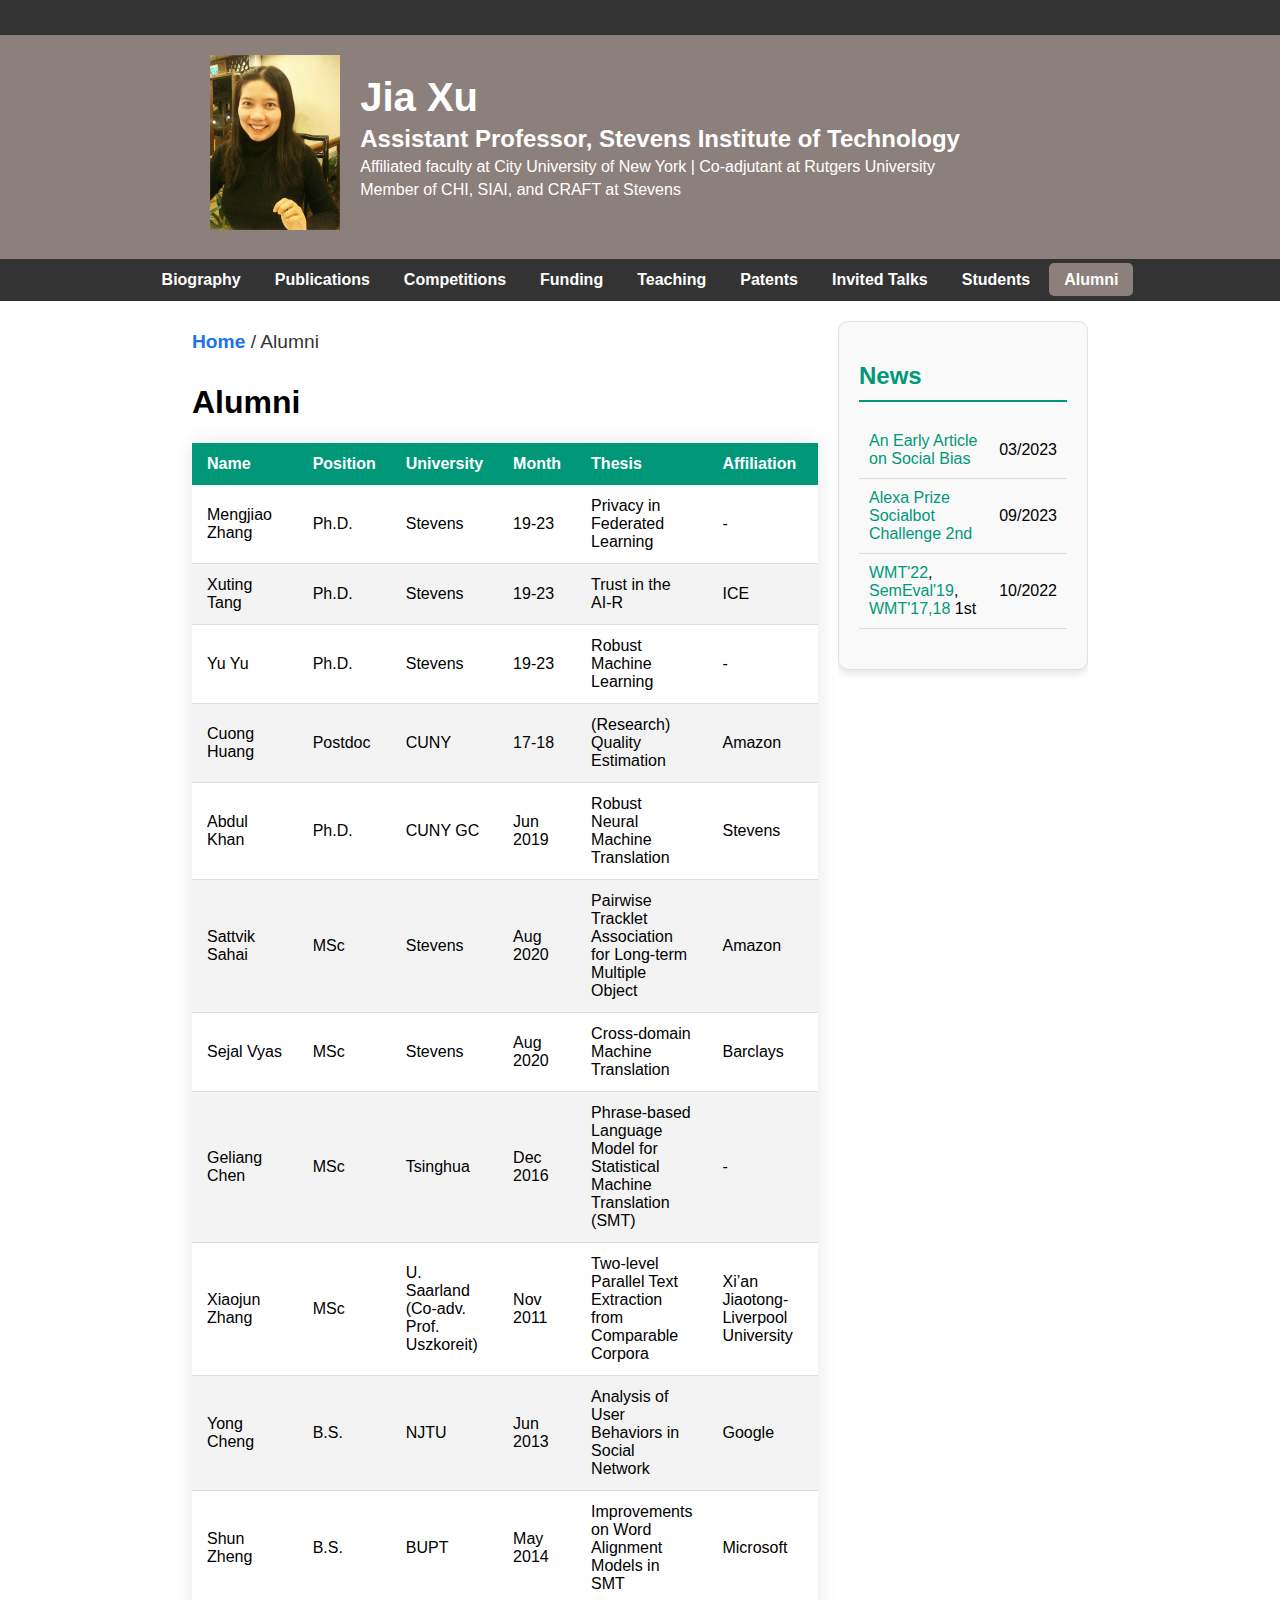
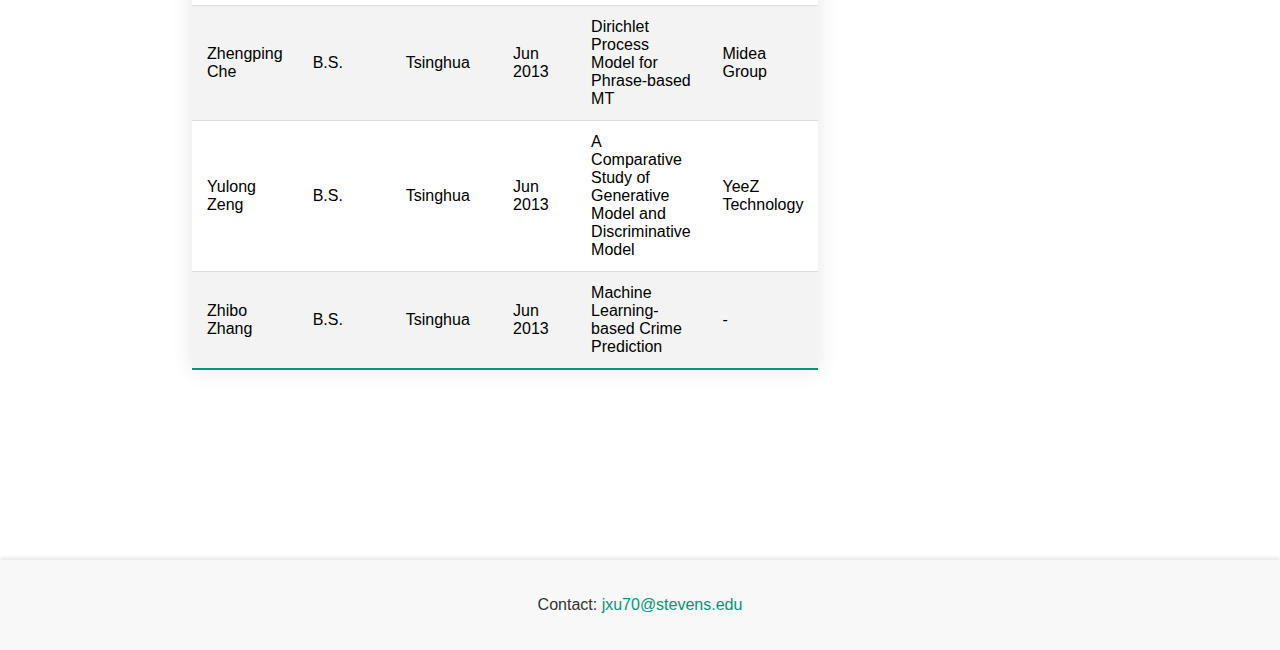
==== commit 4ef1e19f: "changes" ====
--- a/alumni.html
+++ b/alumni.html
@@ -9,7 +9,7 @@
 </head>
 
 <body>
-    <iframe src="header.html" style="width: 100%; border: none; height: 200px;"></iframe>
+    <iframe src="header.html" style="width: 100%; border: none; height: 259px;"></iframe>
 
     <nav>
         <ul>
--- a/styles.css
+++ b/styles.css
@@ -13,24 +13,33 @@
     border: none;
 }
 
+.top-line {
+    background-color: #333333; /* Black line */
+    height: 35px; /* Height of the black line */
+    width: 100%;
+    position:absolute;
+    top: 0;
+    left: 0;
+}
+
 header {
-    background-color: #f8f8f8;
-    padding: 20px;
-    text-align: center;
+    background-color: #8c807c;
+    padding: 25px;
+    text-align: left; /* Align content to the left */
     box-shadow: 0 2px 4px rgba(0,0,0,0.1);
-    display: flex;
-    align-items: center;
-    justify-content: center;
 }
 
 .header-content {
     display: flex;
     align-items: center;
+    padding-left: 15%; /* Match left padding of page content */
+    padding-top: 20px;
 }
 
 .header-content img.logo {
-    height: 150px; /* Increased size */
+    height: 175px; /* Increased size */
     margin-right: 20px;
+    padding-top: 10px;
 }
 
 .text-content {
@@ -40,56 +49,32 @@
 .header-content h1 {
     margin: 0;
     font-size: 2.5em; /* Big font for name */
-    color: #333333; /* Slightly grey */
+    color: #ffffff; /* Slightly grey */
 }
 
 .header-content h2 {
     margin: 5px 0;
     font-size: 1.5em; /* Smaller font for second line */
-    color: #555555; /* Slightly grey */
+    color: #ffffff; /* Slightly grey */
 }
 
 .header-content p {
     margin: 5px 0;
     font-size: 1em; /* Regular font size */
-    color: #777777; /* Slightly grey */
-}
-
-.breadcrumb {
-    padding: 10px 0;
-    font-size: 1.2em;
-    color: #333333;
-}
-
-.breadcrumb a.home-link {
-    color: #1a73e8;
-    text-decoration: none;
-    font-weight: bold;
-}
-
-.breadcrumb a.home-link:hover {
-    text-decoration: underline;
-}
-
-.home-link {
-    text-decoration: none;
-    color: inherit;
-}
-
-.home-link:hover {
-    text-decoration: none;
-    color: inherit;
-}
+    color: #ffffff; /* Slightly grey */
+}
+
 
 /* Navigation bar styling */
 nav {
     position: sticky;
     top: 0;
     width: 100%;
-    background-color: #ffffff;
-    box-shadow: 0 2px 4px rgba(0, 0, 0, 0.1);
+    background-color: #333333; /* Dark background color */
+    box-shadow: 0 px 4px #0000001a;
     z-index: 1000;
     padding: 10px 0;
+    color: #ffffff; /* White text color */
 }
 
 nav ul {
@@ -102,30 +87,49 @@
     flex-wrap: wrap; /* Ensure items wrap on smaller screens */
 }
 
-nav ul {
-    display: flex;
-    flex-wrap: wrap;
-    justify-content: center;
-    padding: 10px 0;
-    margin: 0;
-    list-style: none;
-}
-
 nav ul li {
     margin: 2px 2px;
 }
 
 nav ul li a {
     text-decoration: none;
-    color: #000000;
+    color: #ffffff; /* White text color */
     font-weight: bold;
-    padding: 10px 15px;
+    padding: 8px 15px;
 }
 
 nav ul li a.active, nav ul li a:hover {
-    background-color: #666666;
+    background-color: #8c807c; /* Slightly lighter background for active/hover */
     color: #ffffff;
     border-radius: 5px;
+}
+
+
+
+.breadcrumb {
+    padding: 10px 0;
+    font-size: 1.2em;
+    color: #333333;
+}
+
+.breadcrumb a.home-link {
+    color: #1a73e8;
+    text-decoration: none;
+    font-weight: bold;
+}
+
+.breadcrumb a.home-link:hover {
+    text-decoration: underline;
+}
+
+.home-link {
+    text-decoration: none;
+    color: inherit;
+}
+
+.home-link:hover {
+    text-decoration: none;
+    color: inherit;
 }
 
 
@@ -196,6 +200,8 @@
 .content-container > section {
     flex: 1;
     padding-right: 20px;
+    margin-top: 0; 
+    padding-top: 0; 
 }
 
 /* Featured Posts Styles */
@@ -205,6 +211,8 @@
     border: 1px solid #e0e0e0;
     border-radius: 10px;
     box-shadow: 0 4px 8px rgba(0, 0, 0, 0.1);
+    height: 100%; /* Make sure it takes the full height */
+    overflow: hidden; /* Prevent scrolling */
 }
 
 .featured-posts h2 {
@@ -544,7 +552,7 @@
     padding: 20px 0;
     text-align: center;
     box-shadow: 0 -2px 4px rgba(0, 0, 0, 0.1);
-    position: fixed;
+    position: absolute;
     bottom: 0;
     width: 100%;
 }
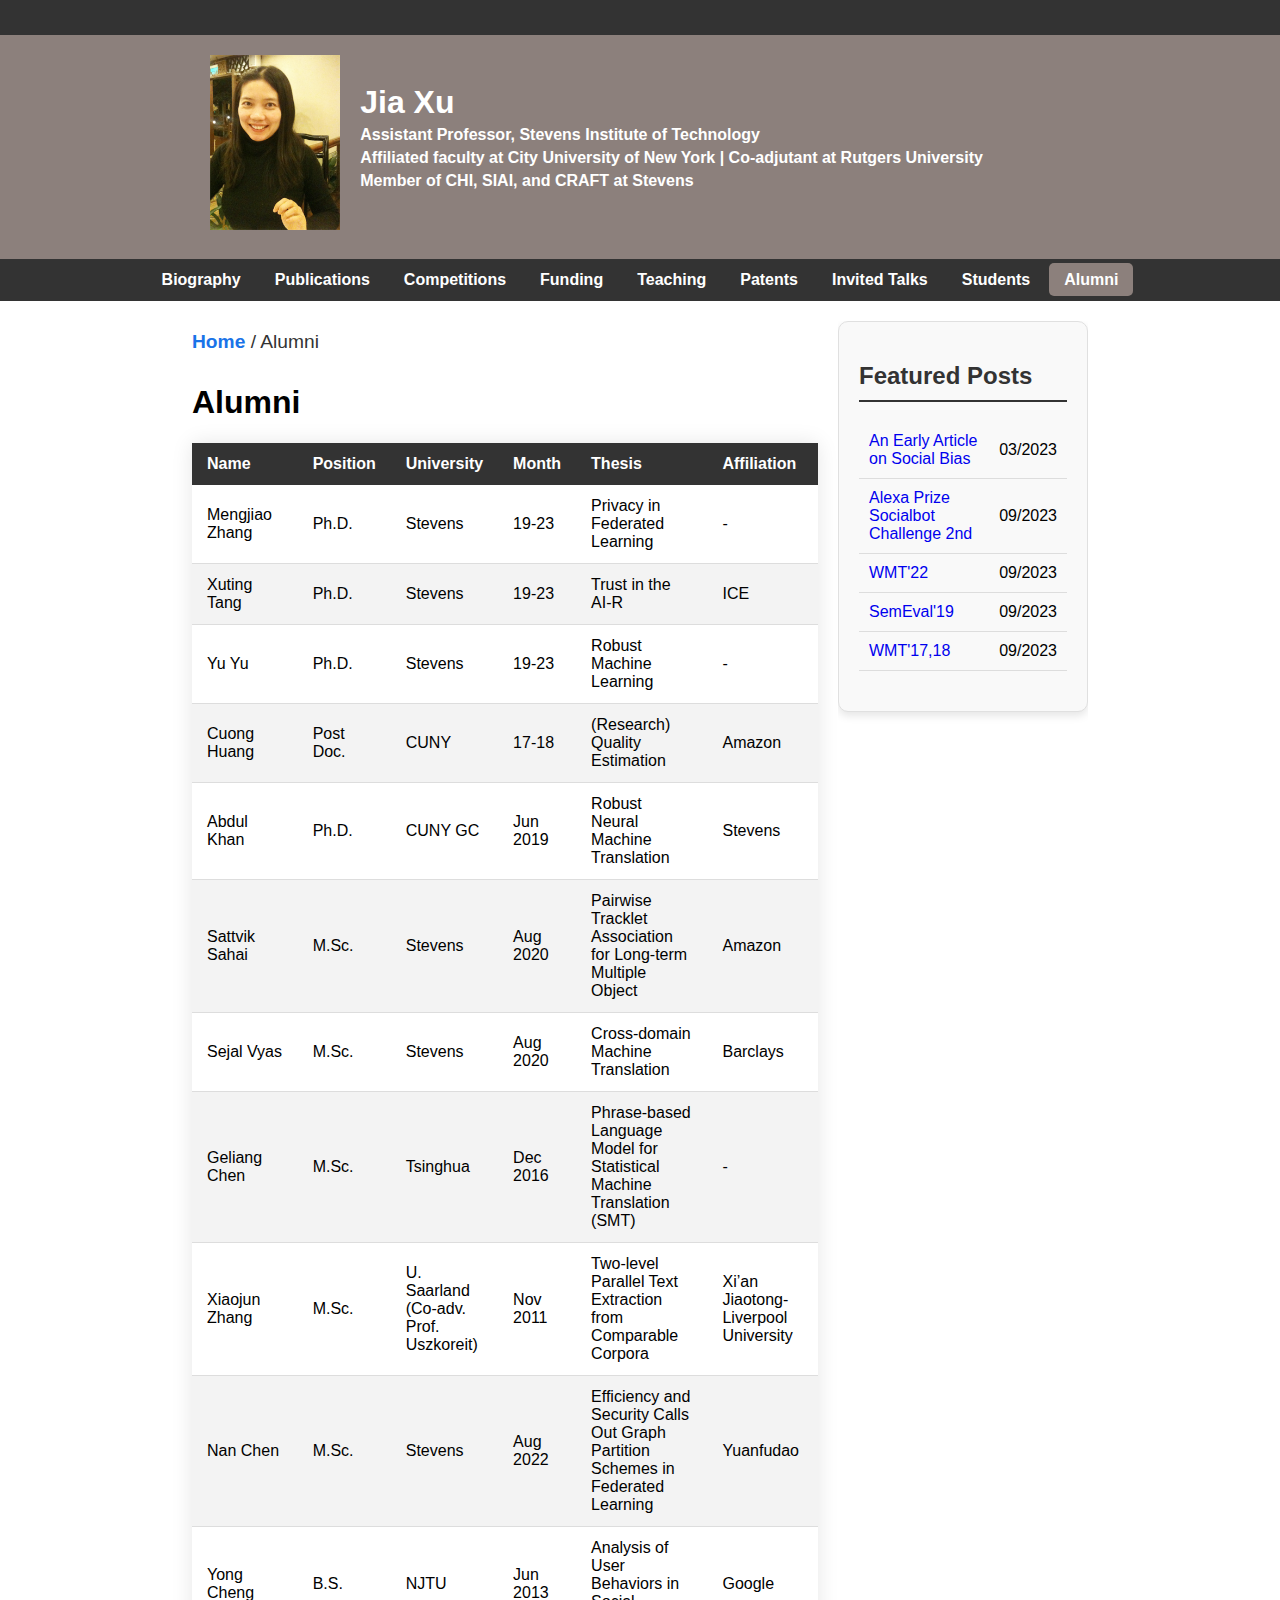
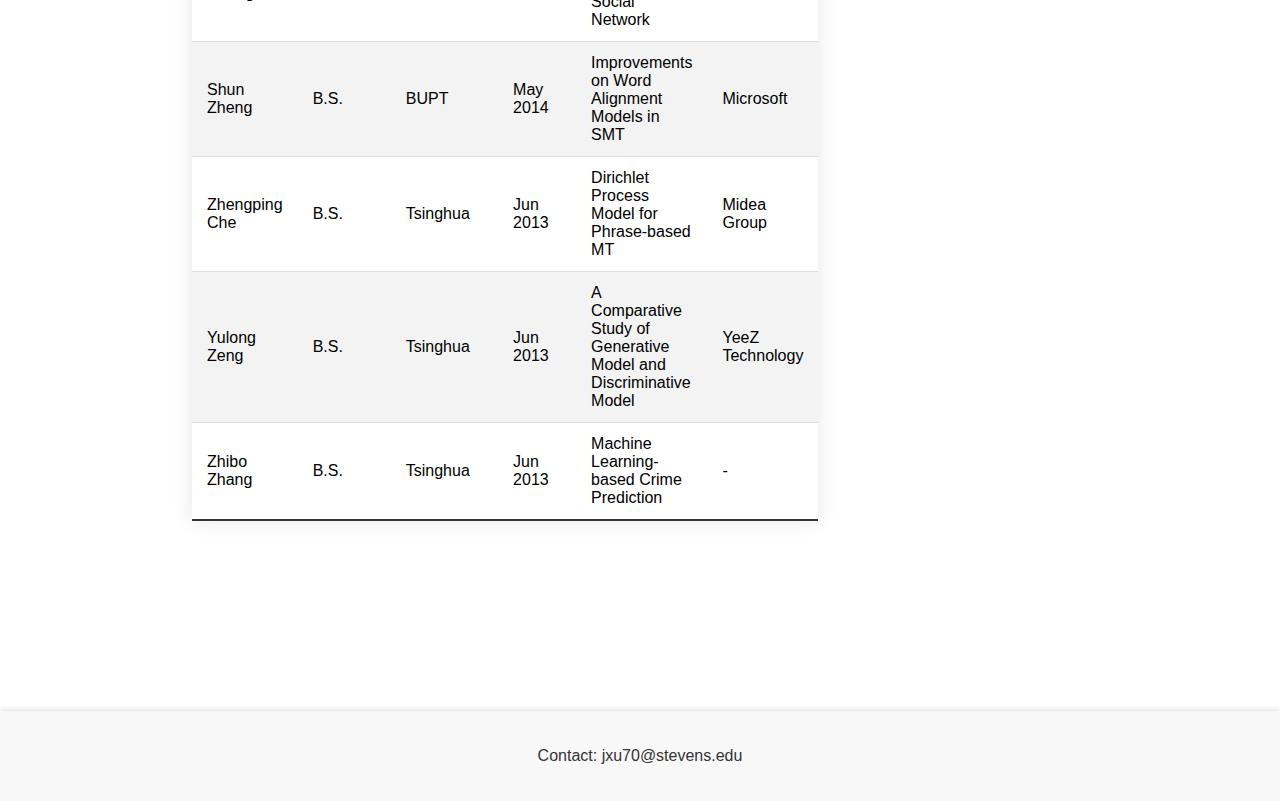
==== commit be18fbfe: "more fixes" ====
--- a/alumni.html
+++ b/alumni.html
@@ -71,7 +71,7 @@
                             </tr>
                             <tr>
                                 <td>Cuong Huang</td>
-                                <td>Postdoc</td>
+                                <td>Post Doc.</td>
                                 <td>CUNY</td>
                                 <td>17-18</td>
                                 <td>(Research) Quality Estimation</td>
@@ -87,7 +87,7 @@
                             </tr>
                             <tr>
                                 <td>Sattvik Sahai</td>
-                                <td>MSc</td>
+                                <td>M.Sc.</td>
                                 <td>Stevens</td>
                                 <td>Aug 2020</td>
                                 <td>Pairwise Tracklet Association for Long-term Multiple Object</td>
@@ -95,7 +95,7 @@
                             </tr>
                             <tr>
                                 <td>Sejal Vyas</td>
-                                <td>MSc</td>
+                                <td>M.Sc.</td>
                                 <td>Stevens</td>
                                 <td>Aug 2020</td>
                                 <td>Cross-domain Machine Translation</td>
@@ -103,7 +103,7 @@
                             </tr>
                             <tr>
                                 <td>Geliang Chen</td>
-                                <td>MSc</td>
+                                <td>M.Sc.</td>
                                 <td>Tsinghua</td>
                                 <td>Dec 2016</td>
                                 <td>Phrase-based Language Model for Statistical Machine Translation (SMT)</td>
@@ -111,11 +111,19 @@
                             </tr>
                             <tr>
                                 <td>Xiaojun Zhang</td>
-                                <td>MSc</td>
+                                <td>M.Sc.</td>
                                 <td>U. Saarland (Co-adv. Prof. Uszkoreit)</td>
                                 <td>Nov 2011</td>
                                 <td>Two-level Parallel Text Extraction from Comparable Corpora</td>
                                 <td>Xi’an Jiaotong-Liverpool University</td>
+                            </tr>
+                            <tr>
+                                <td>Nan Chen</td>
+                                <td>M.Sc.</td>
+                                <td>Stevens</td>
+                                <td>Aug 2022</td>
+                                <td>Efficiency and Security Calls Out Graph Partition Schemes in Federated Learning</td>
+                                <td>Yuanfudao</td>
                             </tr>
                             <tr>
                                 <td>Yong Cheng</td>
--- a/styles.css
+++ b/styles.css
@@ -1,5 +1,5 @@
 body {
-    font-family: Arial, sans-serif;
+    font-family: 'Gill Sans', sans-serif;
     margin: 0;
     padding: 0;
     background-color: #ffffff;
@@ -26,8 +26,9 @@
     background-color: #8c807c;
     padding: 25px;
     text-align: left; /* Align content to the left */
-    box-shadow: 0 2px 4px rgba(0,0,0,0.1);
-}
+    box-shadow: 0 2px 4px rgba(0, 0, 0, 0.1);
+}
+
 
 .header-content {
     display: flex;
@@ -48,13 +49,13 @@
 
 .header-content h1 {
     margin: 0;
-    font-size: 2.5em; /* Big font for name */
+    font-size: 2em; /* Big font for name */
     color: #ffffff; /* Slightly grey */
 }
 
 .header-content h2 {
     margin: 5px 0;
-    font-size: 1.5em; /* Smaller font for second line */
+    font-size: 1em; /* Smaller font for second line */
     color: #ffffff; /* Slightly grey */
 }
 
@@ -63,7 +64,6 @@
     font-size: 1em; /* Regular font size */
     color: #ffffff; /* Slightly grey */
 }
-
 
 /* Navigation bar styling */
 nav {
@@ -104,8 +104,6 @@
     border-radius: 5px;
 }
 
-
-
 .breadcrumb {
     padding: 10px 0;
     font-size: 1.2em;
@@ -132,7 +130,6 @@
     color: inherit;
 }
 
-
 main {
     padding: 20px 15%;
 }
@@ -154,14 +151,13 @@
 }
 
 .news-table a {
-    color: #009879;
+    /* color: #333; */
     text-decoration: none;
 }
 
 .news-table a:hover {
     text-decoration: underline;
 }
-
 
 /* Styles for news and announcements */
 #news, #announcements {
@@ -187,8 +183,6 @@
     font-size: 1.1em;
     color: #333;
 }
-
-
 
 /* Two-column layout */
 .content-container {
@@ -216,10 +210,10 @@
 }
 
 .featured-posts h2 {
-    color: #009879;
+    color: #333;
     margin-bottom: 20px;
     font-size: 1.5em;
-    border-bottom: 2px solid #009879;
+    border-bottom: 2px solid #333;
     padding-bottom: 10px;
 }
 
@@ -234,7 +228,7 @@
 }
 
 .post a {
-    color: #009879;
+    color: #333;
     text-decoration: none;
 }
 
@@ -249,8 +243,6 @@
     margin: 20px 0;
 }
 
-
-
 /* Publications list styling */
 .publications-list {
     list-style: none;
@@ -288,7 +280,7 @@
 }
 
 .table thead tr {
-    background-color: #009879;
+    background-color: #333;
     color: #ffffff;
     text-align: left;
 }
@@ -307,14 +299,13 @@
 }
 
 .table tbody tr:last-of-type {
-    border-bottom: 2px solid #009879;
+    border-bottom: 2px solid #333;
 }
 
 .table tbody tr:hover {
     background-color: #f1f1f1;
     cursor: pointer;
 }
-
 
 /* Funding Table Styling */
 .funding-table {
@@ -330,7 +321,7 @@
 }
 
 .funding-table thead th {
-    background-color: #009879;;
+    background-color: #333;;
     color: #ffffff;
 }
 
@@ -343,13 +334,12 @@
 }
 
 .funding-table tbody tr:last-of-type {
-    border-bottom: 2px solid #009879;;
+    border-bottom: 2px solid #333;;
 }
 
 .funding-table tbody tr:hover {
     background-color: #f1f1f1;
 }
-
 
 /* Courses list styling */
 .courses-list {
@@ -376,7 +366,6 @@
     margin: 5px 0;
     color: #555;
 }
-
 
 /* New styles for patents.html */
 .patent-item {
@@ -405,8 +394,6 @@
     background-color: #0056b3;
 }
 
-
-
 /* New styles for tables */
 .table {
     width: 100%;
@@ -418,7 +405,7 @@
 }
 
 .table thead tr {
-    background-color: #009879;
+    background-color: #007bff;
     color: #ffffff;
     text-align: left;
 }
@@ -437,16 +424,13 @@
 }
 
 .table tbody tr:last-of-type {
-    border-bottom: 2px solid #009879;
+    border-bottom: 2px solid #333;
 }
 
 .table tbody tr:hover {
     background-color: #f1f1f1;
     cursor: pointer;
 }
-
-
-
 
 /* New styles for students.html */
 .student-photo {
@@ -466,7 +450,7 @@
 }
 
 .table thead tr {
-    background-color: #009879;
+    background-color: #333;
     color: #ffffff;
     text-align: left;
 }
@@ -485,14 +469,13 @@
 }
 
 .table tbody tr:last-of-type {
-    border-bottom: 2px solid #009879;
+    border-bottom: 2px solid #333;
 }
 
 .table tbody tr:hover {
     background-color: #f1f1f1;
     cursor: pointer;
 }
-
 
 /* New styles for students.html */
 .student-photo {
@@ -501,8 +484,6 @@
     border-radius: 50%;
     margin-right: 10px;
 }
-
-
 
 .current-courses ul, .past-courses ul {
     list-style: none;
@@ -563,7 +544,7 @@
 }
 
 .footer-content a {
-    color: #009879;
+    color: #333;
     text-decoration: none;
 }
 
